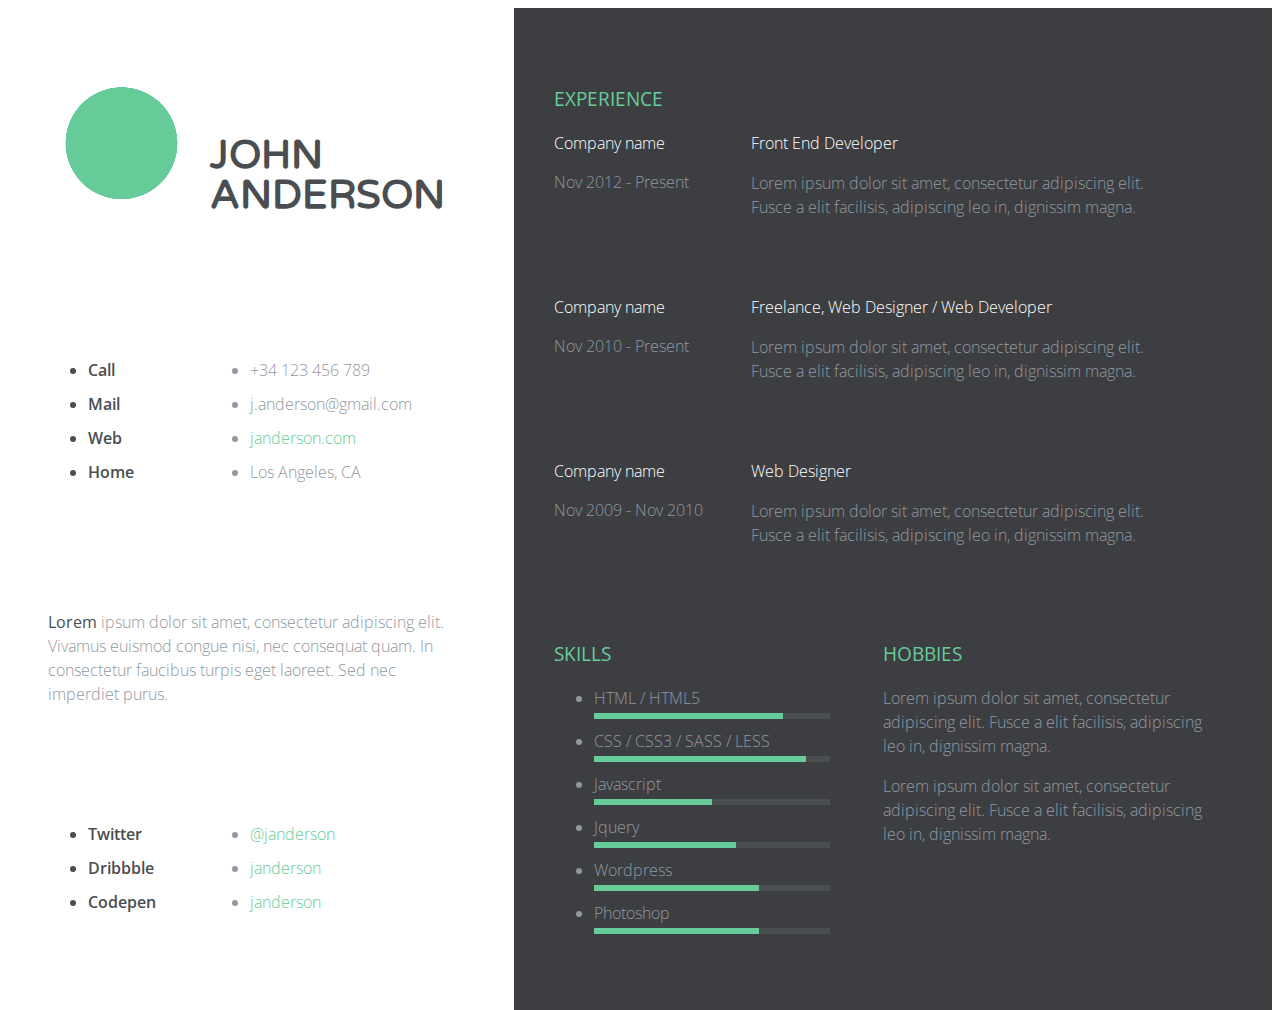
==== index.html @ 09d955cf "Create index.html" ====
<!DOCTYPE html>
<html lang="en">

<head>
    <meta charset="UTF-8">
    <meta http-equiv="X-UA-Compatible" content="IE=edge">
    <meta name="viewport" content="width=device-width, initial-scale=1.0">
    <title>Document</title>
    <style>
        @import url(https://fonts.googleapis.com/css?family=Varela+Round);
        @import url(https://fonts.googleapis.com/css?family=Open+Sans:400,300,600,700);
        *,
        *::after,
        *::before {
            box-sizing: border-box;
        }
        
        html,
        body {
            height: 100%;
        }
        
        body {
            font-family: 'Open Sans', sans-serif;
            font-size: 16px;
            line-height: 1.5em;
        }
        
        a {
            color: #6c9;
            text-decoration: none;
        }
        
        .clearfix::after,
        .clearfix::before {
            content: " ";
            display: table;
        }
        
        .clearfix::after {
            clear: both;
        }
        
        .bold {
            color: #4a4e51;
            font-weight: 400;
        }
        
        .resume-wrapper {
            position: relative;
            text-align: center;
            height: 100%;
        }
        
        .container {
            min-height: 600px;
        }
        
        .profile {
            background: #fff;
            width: 40%;
            float: left;
            color: #9099a0;
        }
        
        @media (max-width: 850px) {
            .profile {
                width: 100%;
            }
        }
        
        .profile .name-wrapper {
            float: left;
            width: 60%;
        }
        
        .profile h1 {
            font-size: 2.5em;
            text-align: left;
            font-family: 'Varela Round', sans-serif;
            color: #4a4e51;
            text-transform: uppercase;
            line-height: 1em;
            padding-top: 40px;
        }
        
        @media (max-width: 1200px) {
            .profile h1 {
                padding-top: 20px;
            }
        }
        
        @media (max-width: 450px) {
            .profile h1 {
                font-size: 1.8em;
                padding-top: 20px;
            }
        }
        
        .profile li {
            margin-bottom: 10px;
        }
        
        .profile .picture-resume-wrapper {
            width: 40%;
            display: block;
            float: left;
        }
        
        @media (max-width: 1200px) {
            .profile .picture-resume-wrapper {
                width: 100%;
            }
        }
        
        .profile .picture-resume {
            width: 220px;
            height: 220px;
            background-size: cover;
            border-radius: 50%;
            margin-right: 0px;
            display: table;
            position: relative;
            vertical-align: middle;
        }
        
        .profile .picture-resume span {
            display: table-cell;
            vertical-align: middle;
            position: relative;
            margin: 0 auto;
            z-index: 10;
            text-align: center;
        }
        
        .profile .picture-resume img {
            border-radius: 50%;
            width: 130px;
        }
        
        @media (max-width: 1500px) {
            .profile .picture-resume img {
                width: 80px;
            }
        }
        
        @media (max-width: 1200px) {
            .profile .picture-resume img {
                width: 120px;
                height: 120px;
            }
        }
        
        @media (max-width: 1500px) {
            .profile .picture-resume {
                width: 150px;
                height: 150px;
            }
        }
        
        @media (max-width: 1200px) {
            .profile .picture-resume {
                width: 200px;
                height: 200px;
            }
        }
        
        @media (max-width: 450px) {
            .profile .picture-resume {
                width: 180px;
                height: 180px;
            }
        }
        
        .profile .contact-info {
            margin-top: 100px;
            font-weight: 300;
        }
        
        @media (max-width: 1200px) {
            .profile .contact-info {
                margin-top: 70px;
            }
        }
        
        @media (max-width: 450px) {
            .profile .contact-info {
                margin-top: 50px;
            }
        }
        
        .profile .list-titles {
            float: left;
            text-align: left;
            font-weight: 600;
            width: 40%;
            color: #4a4e51;
        }
        
        .profile .list-content {
            float: left;
            width: 60%;
            text-align: left;
            font-weight: 300;
        }
        
        .profile .contact-presentation {
            text-align: left;
            font-weight: 300;
            margin-top: 100px;
            margin-bottom: 100px;
        }
        
        @media (max-width: 1200px) {
            .profile .contact-presentation {
                margin-top: 70px;
                margin-bottom: 70px;
            }
        }
        
        @media (max-width: 850px) {
            .profile .contact-presentation {
                margin-top: 50px;
                margin-bottom: 50px;
            }
        }
        
        .profile svg {
            width: 100%;
            position: absolute;
            top: 0;
            left: 0;
        }
        
        .profile .st0,
        .profile .st1 {
            fill: #6c9;
        }
        
        .experience {
            background: #3d3e42;
            width: 60%;
            float: left;
            position: relative;
            color: #9099a0;
            font-weight: 300;
            min-height: 100%;
            min-height: 100vh;
        }
        
        @media (max-width: 850px) {
            .experience {
                width: 100%;
            }
        }
        
        .experience h3.experience-title {
            color: #6c9;
            text-align: left;
            text-transform: uppercase;
            font-size: 1.2em;
            margin-bottom: 20px;
            font-weight: 400;
        }
        
        .experience .company-wrapper {
            width: 30%;
            float: left;
            text-align: left;
            padding-right: 5%;
            margin-bottom: 60px;
        }
        
        @media (max-width: 450px) {
            .experience .company-wrapper {
                width: 100%;
                margin-bottom: 20px;
            }
        }
        
        .experience .job-wrapper {
            width: 70%;
            float: left;
            text-align: left;
            padding-right: 5%;
            margin-bottom: 60px;
        }
        
        @media (max-width: 450px) {
            .experience .job-wrapper {
                width: 100%;
                margin-bottom: 40px;
            }
        }
        
        .experience .experience-title {
            color: white;
            margin-bottom: 15px;
        }
        
        .section-padding {
            padding: 60px 60px 40px 40px;
        }
        
        @media (max-width: 850px) {
            .section-padding {
                padding: 80px 15% 40px 10%;
            }
        }
        
        @media (max-width: 450px) {
            .section-padding {
                padding: 40px 10% 20px 5%;
            }
        }
        
        .section-wrapper {
            width: 50%;
            float: left;
            text-align: left;
            color: #9099a0;
            font-weight: 300;
            margin-bottom: 20px;
        }
        
        @media (max-width: 450px) {
            .section-wrapper {
                width: 100%;
            }
        }
        
        .section-wrapper:nth-child(3) {
            padding-right: 8%;
        }
        
        .section-wrapper h3.section-title {
            color: #6c9;
            text-align: left;
            text-transform: uppercase;
            font-size: 1.2em;
            margin-bottom: 20px;
            font-weight: 400;
        }
        
        .section-wrapper .skill-percentage {
            margin-bottom: 10px;
            position: relative;
        }
        
        .section-wrapper .skill-percentage::after {
            content: "";
            width: 100%;
            height: 6px;
            background: #4a4e51;
            display: block;
            margin-top: 3px;
        }
        
        .section-wrapper .skill-percentage::before {
            content: "";
            height: 6px;
            background: #6c9;
            position: absolute;
            margin-top: 3px;
            bottom: 0;
        }
        
        .section-wrapper .skill-percentage:nth-child(1)::before {
            width: 80%;
            animation: skill_1 0.6s ease;
        }
        
        .section-wrapper .skill-percentage:nth-child(2)::before {
            width: 90%;
            animation: skill_2 0.6s ease;
        }
        
        .section-wrapper .skill-percentage:nth-child(3)::before {
            width: 50%;
            animation: skill_3 0.6s ease;
        }
        
        .section-wrapper .skill-percentage:nth-child(4)::before {
            width: 60%;
            animation: skill_4 0.6s ease;
        }
        
        .section-wrapper .skill-percentage:nth-child(5)::before {
            width: 70%;
            animation: skill_5 0.6s ease;
        }
        
        .section-wrapper .skill-percentage:nth-child(6)::before {
            width: 70%;
            animation: skill_6 0.6s ease;
        }
        
        .section-wrapper .skill-percentage:nth-child(7)::before {
            width: 70%;
            animation: skill_6 0.6s ease;
        }
        
        @keyframes skill_1 {
            from {
                width: 0%;
            }
            to {
                width: 80%;
            }
        }
        
        @keyframes skill_2 {
            from {
                width: 0%;
            }
            to {
                width: 90%;
            }
        }
        
        @keyframes skill_3 {
            from {
                width: 0%;
            }
            to {
                width: 50%;
            }
        }
        
        @keyframes skill_4 {
            from {
                width: 0%;
            }
            to {
                width: 60%;
            }
        }
        
        @keyframes skill_5 {
            from {
                width: 0%;
            }
            to {
                width: 70%;
            }
        }
        
        @keyframes skill_6 {
            from {
                width: 0%;
            }
            to {
                width: 70%;
            }
        }
        
        @keyframes skill_7 {
            from {
                width: 0%;
            }
            to {
                width: 70%;
            }
        }
    </style>

    <script>
        // Some code thanks to @chrisgannon

        var select = function(s) {
            return document.querySelector(s);
        }

        function randomBetween(min, max) {
            var number = Math.floor(Math.random() * (max - min + 1) + min);

            if (number !== 0) {
                return number;
            } else {
                return 0.5;
            }
        }

        var tl = new TimelineMax();

        for (var i = 0; i < 20; i++) {

            var t = TweenMax.to(select('.bubble' + i), randomBetween(1, 1.5), {
                x: randomBetween(12, 15) * (randomBetween(-1, 1)),
                y: randomBetween(12, 15) * (randomBetween(-1, 1)),
                repeat: -1,
                repeatDelay: randomBetween(0.2, 0.5),
                yoyo: true,
                ease: Elastic.easeOut.config(1, 0.5)
            })

            tl.add(t, (i + 1) / 0.6)
        }

        tl.seek(50);
    </script>
</head>

<body>
    <meta name="viewport" content="width=device-width, initial-scale=1, maximum-scale=1">
    <div class="resume-wrapper">
        <section class="profile section-padding">
            <div class="container">
                <div class="picture-resume-wrapper">
                    <div class="picture-resume">
                        <span><img src="https://s3.amazonaws.com/uifaces/faces/twitter/jsa/128.jpg" alt="" /></span>
                        <svg version="1.1" viewBox="0 0 350 350">
      
      <defs>
        <filter id="goo">
          <feGaussianBlur in="SourceGraphic" stdDeviation="8" result="blur" />
          <feColorMatrix in="blur" mode="matrix" values="1 0 0 0 0  0 1 0 0 0  0 0 1 0 0  0 0 0 21 -9" result="cm" />
        </filter>
      </defs>
      
      
    <g filter="url(#goo)" >  
      
      <circle id="main_circle" class="st0" cx="171.5" cy="175.6" r="130"/>
      
      <circle id="circle" class="bubble0 st1" cx="171.5" cy="175.6" r="122.7"/>
      <circle id="circle" class="bubble1 st1" cx="171.5" cy="175.6" r="122.7"/>
      <circle id="circle" class="bubble2 st1" cx="171.5" cy="175.6" r="122.7"/>
      <circle id="circle" class="bubble3 st1" cx="171.5" cy="175.6" r="122.7"/>
      <circle id="circle" class="bubble4 st1" cx="171.5" cy="175.6" r="122.7"/>
      <circle id="circle" class="bubble5 st1" cx="171.5" cy="175.6" r="122.7"/>
      <circle id="circle" class="bubble6 st1" cx="171.5" cy="175.6" r="122.7"/>
      <circle id="circle" class="bubble7 st1" cx="171.5" cy="175.6" r="122.7"/>
      <circle id="circle" class="bubble8 st1" cx="171.5" cy="175.6" r="122.7"/>
      <circle id="circle" class="bubble9 st1" cx="171.5" cy="175.6" r="122.7"/>
      <circle id="circle" class="bubble10 st1" cx="171.5" cy="175.6" r="122.7"/>
    
    </g>  
    </svg>
                    </div>
                    <div class="clearfix"></div>
                </div>
                <div class="name-wrapper">
                    <h1>John <br/>Anderson</h1>
                    <!-- YOUR NAME AND LAST NAME  -->
                </div>
                <div class="clearfix"></div>
                <div class="contact-info clearfix">
                    <ul class="list-titles">
                        <li>Call</li>
                        <li>Mail</li>
                        <li>Web</li>
                        <li>Home</li>
                    </ul>
                    <ul class="list-content ">
                        <li>+34 123 456 789</li>
                        <!-- YOUR PHONE NUMBER  -->
                        <li>j.anderson@gmail.com</li>
                        <!-- YOUR EMAIL -->
                        <li><a href="#">janderson.com</a></li>
                        <!-- YOUR WEBSITE  -->
                        <li>Los Angeles, CA</li>
                        <!-- YOUR STATE AND COUNTRY  -->
                    </ul>
                </div>
                <div class="contact-presentation">
                    <!-- YOUR PRESENTATION RESUME  -->
                    <p><span class="bold">Lorem</span> ipsum dolor sit amet, consectetur adipiscing elit. Vivamus euismod congue nisi, nec consequat quam. In consectetur faucibus turpis eget laoreet. Sed nec imperdiet purus. </p>
                </div>
                <div class="contact-social clearfix">
                    <ul class="list-titles">
                        <li>Twitter</li>
                        <li>Dribbble</li>
                        <li>Codepen</li>
                    </ul>
                    <ul class="list-content">
                        <!-- REMEMBER TO PUT THE URL ON THE HREF TAG  -->
                        <li><a href="">@janderson</a></li>
                        <!-- YOUR TWITTER USER  -->
                        <li><a href="">janderson</a></li>
                        <!-- YOUR DRIBBBLE USER  -->
                        <li><a href="">janderson</a></li>
                        <!-- YOUR BEHANCE USER  -->
                    </ul>
                </div>
            </div>
        </section>

        <section class="experience section-padding">
            <div class="container">
                <h3 class="experience-title">Experience</h3>

                <div class="experience-wrapper">
                    <div class="company-wrapper clearfix">
                        <div class="experience-title">Company name</div>
                        <!-- NAME OF THE COMPANY YOUWORK WITH  -->
                        <div class="time">Nov 2012 - Present</div>
                        <!-- THE TIME YOU WORK WITH THE COMPANY  -->
                    </div>

                    <div class="job-wrapper clearfix">
                        <div class="experience-title">Front End Developer </div>
                        <!-- JOB TITLE  -->
                        <div class="company-description">
                            <p>Lorem ipsum dolor sit amet, consectetur adipiscing elit. Fusce a elit facilisis, adipiscing leo in, dignissim magna.</p>
                            <!-- JOB DESCRIPTION  -->
                        </div>
                    </div>

                    <div class="company-wrapper clearfix">
                        <div class="experience-title">Company name</div>
                        <!-- NAME OF THE COMPANY YOUWORK WITH  -->
                        <div class="time">Nov 2010 - Present</div>
                        <!-- THE TIME YOU WORK WITH THE COMPANY  -->
                    </div>

                    <div class="job-wrapper clearfix">
                        <div class="experience-title">Freelance, Web Designer / Web Developer</div>
                        <!-- JOB TITLE  -->
                        <div class="company-description">
                            <p>Lorem ipsum dolor sit amet, consectetur adipiscing elit. Fusce a elit facilisis, adipiscing leo in, dignissim magna.</p>
                            <!-- JOB DESCRIPTION  -->
                        </div>
                    </div>

                    <div class="company-wrapper clearfix">
                        <div class="experience-title">Company name</div>
                        <!-- NAME OF THE COMPANY YOUWORK WITH  -->
                        <div class="time">Nov 2009 - Nov 2010</div>
                        <!-- THE TIME YOU WORK WITH THE COMPANY  -->
                    </div>

                    <div class="job-wrapper clearfix">
                        <div class="experience-title">Web Designer </div>
                        <!-- JOB TITLE  -->
                        <div class="company-description">
                            <p>Lorem ipsum dolor sit amet, consectetur adipiscing elit. Fusce a elit facilisis, adipiscing leo in, dignissim magna.</p>
                            <!-- JOB DESCRIPTION  -->
                        </div>
                    </div>

                </div>
                <!--Skill experience-->

                <div class="section-wrapper clearfix">
                    <h3 class="section-title">Skills</h3>
                    <!-- YOUR SET OF SKILLS  -->
                    <ul>
                        <li class="skill-percentage">HTML / HTML5</li>
                        <li class="skill-percentage">CSS / CSS3 / SASS / LESS</li>
                        <li class="skill-percentage">Javascript</li>
                        <li class="skill-percentage">Jquery</li>
                        <li class="skill-percentage">Wordpress</li>
                        <li class="skill-percentage">Photoshop</li>

                    </ul>

                </div>

                <div class="section-wrapper clearfix">
                    <h3 class="section-title">Hobbies</h3>
                    <!-- DESCRIPTION OF YOUR HOBBIES -->
                    <p>Lorem ipsum dolor sit amet, consectetur adipiscing elit. Fusce a elit facilisis, adipiscing leo in, dignissim magna.</p>

                    <p>Lorem ipsum dolor sit amet, consectetur adipiscing elit. Fusce a elit facilisis, adipiscing leo in, dignissim magna.</p>
                </div>

            </div>
        </section>

        <div class="clearfix"></div>
    </div>
</body>

</html>
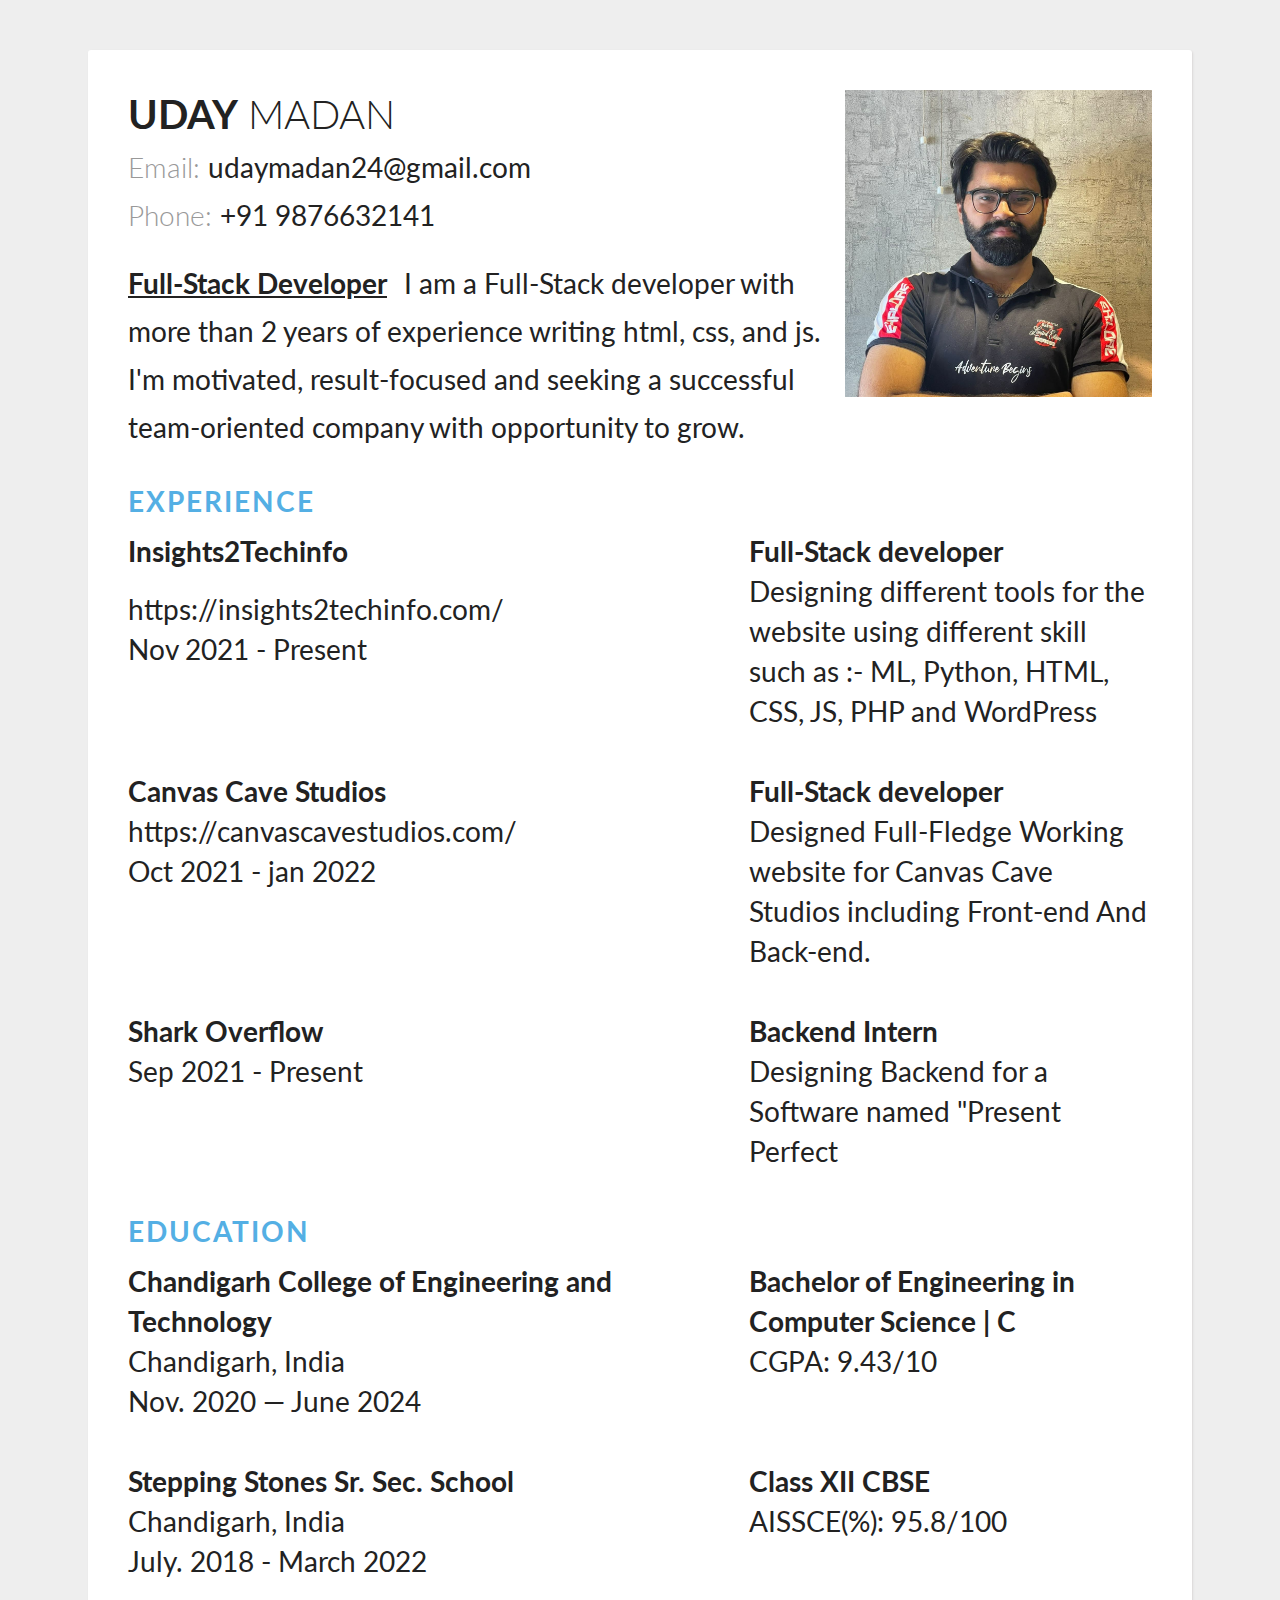
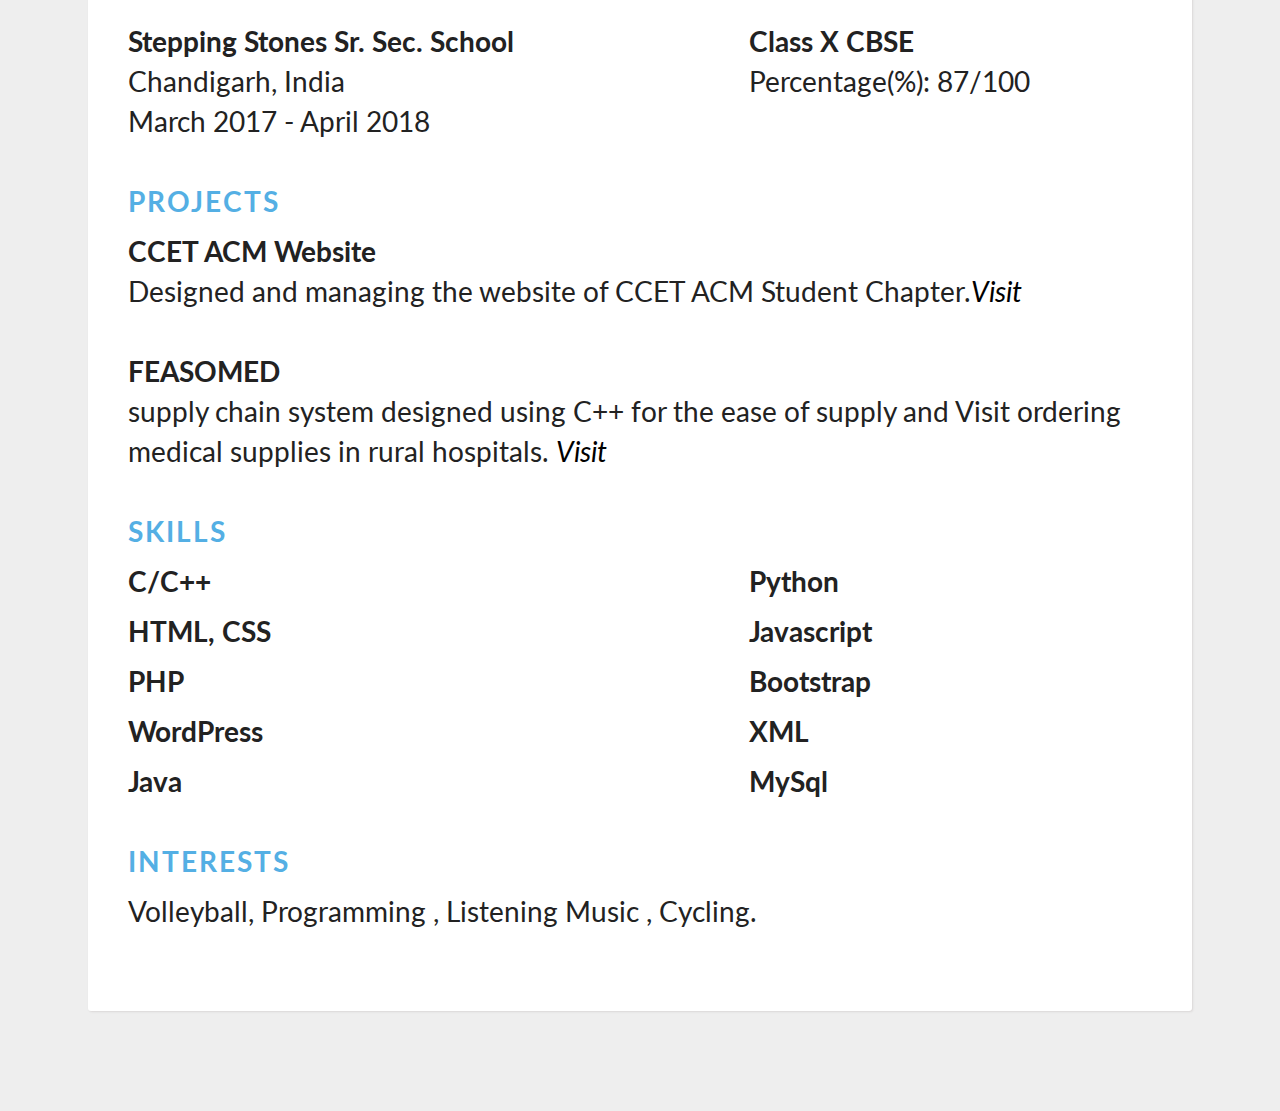
==== commit 3ff7d5b4: "Updation" ====
--- a/index.html
+++ b/index.html
@@ -5,670 +5,233 @@
     <meta charset="UTF-8">
     <meta http-equiv="X-UA-Compatible" content="IE=edge">
     <meta name="viewport" content="width=device-width, initial-scale=1.0">
-    <title>Document</title>
-    <style>
-        @import url(https://fonts.googleapis.com/css?family=Varela+Round);
-        @import url(https://fonts.googleapis.com/css?family=Open+Sans:400,300,600,700);
-        *,
-        *::after,
-        *::before {
-            box-sizing: border-box;
-        }
-        
-        html,
-        body {
-            height: 100%;
-        }
-        
-        body {
-            font-family: 'Open Sans', sans-serif;
-            font-size: 16px;
-            line-height: 1.5em;
-        }
-        
-        a {
-            color: #6c9;
-            text-decoration: none;
-        }
-        
-        .clearfix::after,
-        .clearfix::before {
-            content: " ";
-            display: table;
-        }
-        
-        .clearfix::after {
-            clear: both;
-        }
-        
-        .bold {
-            color: #4a4e51;
-            font-weight: 400;
-        }
-        
-        .resume-wrapper {
-            position: relative;
-            text-align: center;
-            height: 100%;
-        }
-        
-        .container {
-            min-height: 600px;
-        }
-        
-        .profile {
-            background: #fff;
-            width: 40%;
-            float: left;
-            color: #9099a0;
-        }
-        
-        @media (max-width: 850px) {
-            .profile {
-                width: 100%;
-            }
-        }
-        
-        .profile .name-wrapper {
-            float: left;
-            width: 60%;
-        }
-        
-        .profile h1 {
-            font-size: 2.5em;
-            text-align: left;
-            font-family: 'Varela Round', sans-serif;
-            color: #4a4e51;
-            text-transform: uppercase;
-            line-height: 1em;
-            padding-top: 40px;
-        }
-        
-        @media (max-width: 1200px) {
-            .profile h1 {
-                padding-top: 20px;
-            }
-        }
-        
-        @media (max-width: 450px) {
-            .profile h1 {
-                font-size: 1.8em;
-                padding-top: 20px;
-            }
-        }
-        
-        .profile li {
-            margin-bottom: 10px;
-        }
-        
-        .profile .picture-resume-wrapper {
-            width: 40%;
-            display: block;
-            float: left;
-        }
-        
-        @media (max-width: 1200px) {
-            .profile .picture-resume-wrapper {
-                width: 100%;
-            }
-        }
-        
-        .profile .picture-resume {
-            width: 220px;
-            height: 220px;
-            background-size: cover;
-            border-radius: 50%;
-            margin-right: 0px;
-            display: table;
-            position: relative;
-            vertical-align: middle;
-        }
-        
-        .profile .picture-resume span {
-            display: table-cell;
-            vertical-align: middle;
-            position: relative;
-            margin: 0 auto;
-            z-index: 10;
-            text-align: center;
-        }
-        
-        .profile .picture-resume img {
-            border-radius: 50%;
-            width: 130px;
-        }
-        
-        @media (max-width: 1500px) {
-            .profile .picture-resume img {
-                width: 80px;
-            }
-        }
-        
-        @media (max-width: 1200px) {
-            .profile .picture-resume img {
-                width: 120px;
-                height: 120px;
-            }
-        }
-        
-        @media (max-width: 1500px) {
-            .profile .picture-resume {
-                width: 150px;
-                height: 150px;
-            }
-        }
-        
-        @media (max-width: 1200px) {
-            .profile .picture-resume {
-                width: 200px;
-                height: 200px;
-            }
-        }
-        
-        @media (max-width: 450px) {
-            .profile .picture-resume {
-                width: 180px;
-                height: 180px;
-            }
-        }
-        
-        .profile .contact-info {
-            margin-top: 100px;
-            font-weight: 300;
-        }
-        
-        @media (max-width: 1200px) {
-            .profile .contact-info {
-                margin-top: 70px;
-            }
-        }
-        
-        @media (max-width: 450px) {
-            .profile .contact-info {
-                margin-top: 50px;
-            }
-        }
-        
-        .profile .list-titles {
-            float: left;
-            text-align: left;
-            font-weight: 600;
-            width: 40%;
-            color: #4a4e51;
-        }
-        
-        .profile .list-content {
-            float: left;
-            width: 60%;
-            text-align: left;
-            font-weight: 300;
-        }
-        
-        .profile .contact-presentation {
-            text-align: left;
-            font-weight: 300;
-            margin-top: 100px;
-            margin-bottom: 100px;
-        }
-        
-        @media (max-width: 1200px) {
-            .profile .contact-presentation {
-                margin-top: 70px;
-                margin-bottom: 70px;
-            }
-        }
-        
-        @media (max-width: 850px) {
-            .profile .contact-presentation {
-                margin-top: 50px;
-                margin-bottom: 50px;
-            }
-        }
-        
-        .profile svg {
-            width: 100%;
-            position: absolute;
-            top: 0;
-            left: 0;
-        }
-        
-        .profile .st0,
-        .profile .st1 {
-            fill: #6c9;
-        }
-        
-        .experience {
-            background: #3d3e42;
-            width: 60%;
-            float: left;
-            position: relative;
-            color: #9099a0;
-            font-weight: 300;
-            min-height: 100%;
-            min-height: 100vh;
-        }
-        
-        @media (max-width: 850px) {
-            .experience {
-                width: 100%;
-            }
-        }
-        
-        .experience h3.experience-title {
-            color: #6c9;
-            text-align: left;
-            text-transform: uppercase;
-            font-size: 1.2em;
-            margin-bottom: 20px;
-            font-weight: 400;
-        }
-        
-        .experience .company-wrapper {
-            width: 30%;
-            float: left;
-            text-align: left;
-            padding-right: 5%;
-            margin-bottom: 60px;
-        }
-        
-        @media (max-width: 450px) {
-            .experience .company-wrapper {
-                width: 100%;
-                margin-bottom: 20px;
-            }
-        }
-        
-        .experience .job-wrapper {
-            width: 70%;
-            float: left;
-            text-align: left;
-            padding-right: 5%;
-            margin-bottom: 60px;
-        }
-        
-        @media (max-width: 450px) {
-            .experience .job-wrapper {
-                width: 100%;
-                margin-bottom: 40px;
-            }
-        }
-        
-        .experience .experience-title {
-            color: white;
-            margin-bottom: 15px;
-        }
-        
-        .section-padding {
-            padding: 60px 60px 40px 40px;
-        }
-        
-        @media (max-width: 850px) {
-            .section-padding {
-                padding: 80px 15% 40px 10%;
-            }
-        }
-        
-        @media (max-width: 450px) {
-            .section-padding {
-                padding: 40px 10% 20px 5%;
-            }
-        }
-        
-        .section-wrapper {
-            width: 50%;
-            float: left;
-            text-align: left;
-            color: #9099a0;
-            font-weight: 300;
-            margin-bottom: 20px;
-        }
-        
-        @media (max-width: 450px) {
-            .section-wrapper {
-                width: 100%;
-            }
-        }
-        
-        .section-wrapper:nth-child(3) {
-            padding-right: 8%;
-        }
-        
-        .section-wrapper h3.section-title {
-            color: #6c9;
-            text-align: left;
-            text-transform: uppercase;
-            font-size: 1.2em;
-            margin-bottom: 20px;
-            font-weight: 400;
-        }
-        
-        .section-wrapper .skill-percentage {
-            margin-bottom: 10px;
-            position: relative;
-        }
-        
-        .section-wrapper .skill-percentage::after {
-            content: "";
-            width: 100%;
-            height: 6px;
-            background: #4a4e51;
-            display: block;
-            margin-top: 3px;
-        }
-        
-        .section-wrapper .skill-percentage::before {
-            content: "";
-            height: 6px;
-            background: #6c9;
-            position: absolute;
-            margin-top: 3px;
-            bottom: 0;
-        }
-        
-        .section-wrapper .skill-percentage:nth-child(1)::before {
-            width: 80%;
-            animation: skill_1 0.6s ease;
-        }
-        
-        .section-wrapper .skill-percentage:nth-child(2)::before {
-            width: 90%;
-            animation: skill_2 0.6s ease;
-        }
-        
-        .section-wrapper .skill-percentage:nth-child(3)::before {
-            width: 50%;
-            animation: skill_3 0.6s ease;
-        }
-        
-        .section-wrapper .skill-percentage:nth-child(4)::before {
-            width: 60%;
-            animation: skill_4 0.6s ease;
-        }
-        
-        .section-wrapper .skill-percentage:nth-child(5)::before {
-            width: 70%;
-            animation: skill_5 0.6s ease;
-        }
-        
-        .section-wrapper .skill-percentage:nth-child(6)::before {
-            width: 70%;
-            animation: skill_6 0.6s ease;
-        }
-        
-        .section-wrapper .skill-percentage:nth-child(7)::before {
-            width: 70%;
-            animation: skill_6 0.6s ease;
-        }
-        
-        @keyframes skill_1 {
-            from {
-                width: 0%;
-            }
-            to {
-                width: 80%;
-            }
-        }
-        
-        @keyframes skill_2 {
-            from {
-                width: 0%;
-            }
-            to {
-                width: 90%;
-            }
-        }
-        
-        @keyframes skill_3 {
-            from {
-                width: 0%;
-            }
-            to {
-                width: 50%;
-            }
-        }
-        
-        @keyframes skill_4 {
-            from {
-                width: 0%;
-            }
-            to {
-                width: 60%;
-            }
-        }
-        
-        @keyframes skill_5 {
-            from {
-                width: 0%;
-            }
-            to {
-                width: 70%;
-            }
-        }
-        
-        @keyframes skill_6 {
-            from {
-                width: 0%;
-            }
-            to {
-                width: 70%;
-            }
-        }
-        
-        @keyframes skill_7 {
-            from {
-                width: 0%;
-            }
-            to {
-                width: 70%;
-            }
-        }
-    </style>
-
-    <script>
-        // Some code thanks to @chrisgannon
-
-        var select = function(s) {
-            return document.querySelector(s);
-        }
-
-        function randomBetween(min, max) {
-            var number = Math.floor(Math.random() * (max - min + 1) + min);
-
-            if (number !== 0) {
-                return number;
-            } else {
-                return 0.5;
-            }
-        }
-
-        var tl = new TimelineMax();
-
-        for (var i = 0; i < 20; i++) {
-
-            var t = TweenMax.to(select('.bubble' + i), randomBetween(1, 1.5), {
-                x: randomBetween(12, 15) * (randomBetween(-1, 1)),
-                y: randomBetween(12, 15) * (randomBetween(-1, 1)),
-                repeat: -1,
-                repeatDelay: randomBetween(0.2, 0.5),
-                yoyo: true,
-                ease: Elastic.easeOut.config(1, 0.5)
-            })
-
-            tl.add(t, (i + 1) / 0.6)
-        }
-
-        tl.seek(50);
-    </script>
+    <title>Uday Madan</title>
+    <link rel="stylesheet" href="style.css">
 </head>
 
 <body>
-    <meta name="viewport" content="width=device-width, initial-scale=1, maximum-scale=1">
-    <div class="resume-wrapper">
-        <section class="profile section-padding">
-            <div class="container">
-                <div class="picture-resume-wrapper">
-                    <div class="picture-resume">
-                        <span><img src="https://s3.amazonaws.com/uifaces/faces/twitter/jsa/128.jpg" alt="" /></span>
-                        <svg version="1.1" viewBox="0 0 350 350">
-      
-      <defs>
-        <filter id="goo">
-          <feGaussianBlur in="SourceGraphic" stdDeviation="8" result="blur" />
-          <feColorMatrix in="blur" mode="matrix" values="1 0 0 0 0  0 1 0 0 0  0 0 1 0 0  0 0 0 21 -9" result="cm" />
-        </filter>
-      </defs>
-      
-      
-    <g filter="url(#goo)" >  
-      
-      <circle id="main_circle" class="st0" cx="171.5" cy="175.6" r="130"/>
-      
-      <circle id="circle" class="bubble0 st1" cx="171.5" cy="175.6" r="122.7"/>
-      <circle id="circle" class="bubble1 st1" cx="171.5" cy="175.6" r="122.7"/>
-      <circle id="circle" class="bubble2 st1" cx="171.5" cy="175.6" r="122.7"/>
-      <circle id="circle" class="bubble3 st1" cx="171.5" cy="175.6" r="122.7"/>
-      <circle id="circle" class="bubble4 st1" cx="171.5" cy="175.6" r="122.7"/>
-      <circle id="circle" class="bubble5 st1" cx="171.5" cy="175.6" r="122.7"/>
-      <circle id="circle" class="bubble6 st1" cx="171.5" cy="175.6" r="122.7"/>
-      <circle id="circle" class="bubble7 st1" cx="171.5" cy="175.6" r="122.7"/>
-      <circle id="circle" class="bubble8 st1" cx="171.5" cy="175.6" r="122.7"/>
-      <circle id="circle" class="bubble9 st1" cx="171.5" cy="175.6" r="122.7"/>
-      <circle id="circle" class="bubble10 st1" cx="171.5" cy="175.6" r="122.7"/>
-    
-    </g>  
-    </svg>
-                    </div>
-                    <div class="clearfix"></div>
-                </div>
-                <div class="name-wrapper">
-                    <h1>John <br/>Anderson</h1>
-                    <!-- YOUR NAME AND LAST NAME  -->
-                </div>
-                <div class="clearfix"></div>
-                <div class="contact-info clearfix">
-                    <ul class="list-titles">
-                        <li>Call</li>
-                        <li>Mail</li>
-                        <li>Web</li>
-                        <li>Home</li>
-                    </ul>
-                    <ul class="list-content ">
-                        <li>+34 123 456 789</li>
-                        <!-- YOUR PHONE NUMBER  -->
-                        <li>j.anderson@gmail.com</li>
-                        <!-- YOUR EMAIL -->
-                        <li><a href="#">janderson.com</a></li>
-                        <!-- YOUR WEBSITE  -->
-                        <li>Los Angeles, CA</li>
-                        <!-- YOUR STATE AND COUNTRY  -->
-                    </ul>
-                </div>
-                <div class="contact-presentation">
-                    <!-- YOUR PRESENTATION RESUME  -->
-                    <p><span class="bold">Lorem</span> ipsum dolor sit amet, consectetur adipiscing elit. Vivamus euismod congue nisi, nec consequat quam. In consectetur faucibus turpis eget laoreet. Sed nec imperdiet purus. </p>
-                </div>
-                <div class="contact-social clearfix">
-                    <ul class="list-titles">
-                        <li>Twitter</li>
-                        <li>Dribbble</li>
-                        <li>Codepen</li>
-                    </ul>
-                    <ul class="list-content">
-                        <!-- REMEMBER TO PUT THE URL ON THE HREF TAG  -->
-                        <li><a href="">@janderson</a></li>
-                        <!-- YOUR TWITTER USER  -->
-                        <li><a href="">janderson</a></li>
-                        <!-- YOUR DRIBBBLE USER  -->
-                        <li><a href="">janderson</a></li>
-                        <!-- YOUR BEHANCE USER  -->
-                    </ul>
-                </div>
-            </div>
-        </section>
-
-        <section class="experience section-padding">
-            <div class="container">
-                <h3 class="experience-title">Experience</h3>
-
-                <div class="experience-wrapper">
-                    <div class="company-wrapper clearfix">
-                        <div class="experience-title">Company name</div>
-                        <!-- NAME OF THE COMPANY YOUWORK WITH  -->
-                        <div class="time">Nov 2012 - Present</div>
-                        <!-- THE TIME YOU WORK WITH THE COMPANY  -->
-                    </div>
-
-                    <div class="job-wrapper clearfix">
-                        <div class="experience-title">Front End Developer </div>
-                        <!-- JOB TITLE  -->
-                        <div class="company-description">
-                            <p>Lorem ipsum dolor sit amet, consectetur adipiscing elit. Fusce a elit facilisis, adipiscing leo in, dignissim magna.</p>
-                            <!-- JOB DESCRIPTION  -->
-                        </div>
-                    </div>
-
-                    <div class="company-wrapper clearfix">
-                        <div class="experience-title">Company name</div>
-                        <!-- NAME OF THE COMPANY YOUWORK WITH  -->
-                        <div class="time">Nov 2010 - Present</div>
-                        <!-- THE TIME YOU WORK WITH THE COMPANY  -->
-                    </div>
-
-                    <div class="job-wrapper clearfix">
-                        <div class="experience-title">Freelance, Web Designer / Web Developer</div>
-                        <!-- JOB TITLE  -->
-                        <div class="company-description">
-                            <p>Lorem ipsum dolor sit amet, consectetur adipiscing elit. Fusce a elit facilisis, adipiscing leo in, dignissim magna.</p>
-                            <!-- JOB DESCRIPTION  -->
-                        </div>
-                    </div>
-
-                    <div class="company-wrapper clearfix">
-                        <div class="experience-title">Company name</div>
-                        <!-- NAME OF THE COMPANY YOUWORK WITH  -->
-                        <div class="time">Nov 2009 - Nov 2010</div>
-                        <!-- THE TIME YOU WORK WITH THE COMPANY  -->
-                    </div>
-
-                    <div class="job-wrapper clearfix">
-                        <div class="experience-title">Web Designer </div>
-                        <!-- JOB TITLE  -->
-                        <div class="company-description">
-                            <p>Lorem ipsum dolor sit amet, consectetur adipiscing elit. Fusce a elit facilisis, adipiscing leo in, dignissim magna.</p>
-                            <!-- JOB DESCRIPTION  -->
-                        </div>
-                    </div>
-
-                </div>
-                <!--Skill experience-->
-
-                <div class="section-wrapper clearfix">
-                    <h3 class="section-title">Skills</h3>
-                    <!-- YOUR SET OF SKILLS  -->
-                    <ul>
-                        <li class="skill-percentage">HTML / HTML5</li>
-                        <li class="skill-percentage">CSS / CSS3 / SASS / LESS</li>
-                        <li class="skill-percentage">Javascript</li>
-                        <li class="skill-percentage">Jquery</li>
-                        <li class="skill-percentage">Wordpress</li>
-                        <li class="skill-percentage">Photoshop</li>
-
-                    </ul>
-
-                </div>
-
-                <div class="section-wrapper clearfix">
-                    <h3 class="section-title">Hobbies</h3>
-                    <!-- DESCRIPTION OF YOUR HOBBIES -->
-                    <p>Lorem ipsum dolor sit amet, consectetur adipiscing elit. Fusce a elit facilisis, adipiscing leo in, dignissim magna.</p>
-
-                    <p>Lorem ipsum dolor sit amet, consectetur adipiscing elit. Fusce a elit facilisis, adipiscing leo in, dignissim magna.</p>
-                </div>
-
-            </div>
-        </section>
-
-        <div class="clearfix"></div>
+    <link href='https://fonts.googleapis.com/css?family=Lato:400,300,700' rel='stylesheet' type='text/css'>
+
+    <div class="container">
+        <img style="width: 30%; float: right;" src="uday.jpg" alt="">
+        <div class="header">
+            <div class="full-name">
+                <span class="first-name">Uday</span>
+                <span class="last-name">Madan</span>
+            </div>
+            <div class="contact-info">
+                <span class="email">Email: </span>
+                <span class="email-val">udaymadan24@gmail.com</span>
+                <!-- <span class="separator"></span> -->
+                <br>
+                <span class="phone">Phone: </span>
+                <span class="phone-val">+91 9876632141</span>
+            </div>
+
+
+            <div class="about">
+                <span class="position">Full-Stack Developer </span>
+                <span class="desc">
+            I am a Full-Stack developer with more than 2 years of experience writing html, css, and js. I'm motivated, result-focused and seeking a successful team-oriented company with opportunity to grow. 
+          </span>
+            </div>
+        </div>
+        <div class="details">
+            <div class="section">
+                <div class="section__title">Experience</div>
+                <div class="section__list">
+                    <div class="section__list-item">
+                        <div class="left">
+                            <div style="margin-bottom: 3%;" class="name">Insights2Techinfo</div>
+                            <div class="addr">https://insights2techinfo.com/</div>
+                            <div class="duration">Nov 2021 - Present</div>
+                        </div>
+                        <div class="right">
+                            <div class="name">Full-Stack developer</div>
+                            <div class="desc">Designing different tools for the website using different skill such as :- ML, Python, HTML, CSS, JS, PHP and WordPress</div>
+                        </div>
+                    </div>
+                    <div class="section__list-item">
+                        <div class="left">
+                            <div class="name">Canvas Cave Studios</div>
+                            <div class="addr">https://canvascavestudios.com/</div>
+                            <div class="duration">Oct 2021 - jan 2022</div>
+                        </div>
+                        <div class="right">
+                            <div class="name">Full-Stack developer</div>
+                            <div class="desc">Designed Full-Fledge Working website for Canvas Cave Studios including Front-end And Back-end.</div>
+                        </div>
+                    </div>
+                    <div class="section__list-item">
+                        <div class="left">
+                            <div class="name">Shark Overflow</div>
+                            <!-- <div class="addr">https://canvascavestudios.com/</div> -->
+                            <div class="duration">Sep 2021 - Present</div>
+                        </div>
+                        <div class="right">
+                            <div class="name">Backend Intern</div>
+                            <div class="desc">Designing Backend for a Software named "Present Perfect</div>
+                        </div>
+                    </div>
+
+                </div>
+            </div>
+            <div class="section">
+                <div class="section__title">Education</div>
+                <div class="section__list">
+                    <div class="section__list-item">
+                        <div class="left">
+                            <div class="name">Chandigarh College of Engineering and Technology </div>
+                            <div class="addr">Chandigarh, India</div>
+                            <div class="duration">Nov. 2020 — June 2024</div>
+                        </div>
+                        <div class="right">
+                            <div class="name">Bachelor of Engineering in Computer Science | C</div>
+                            <div class="desc">CGPA: 9.43/10</div>
+                        </div>
+                    </div>
+                    <div class="section__list-item">
+                        <div class="left">
+                            <div class="name">Stepping Stones Sr. Sec. School</div>
+                            <div class="addr">Chandigarh, India</div>
+                            <div class="duration">July. 2018 - March 2022</div>
+                        </div>
+                        <div class="right">
+                            <div class="name">Class XII CBSE</div>
+                            <div class="desc">AISSCE(%): 95.8/100 </div>
+                        </div>
+                    </div>
+                    <div class="section__list-item">
+                        <div class="left">
+                            <div class="name">Stepping Stones Sr. Sec. School</div>
+                            <div class="addr">Chandigarh, India</div>
+                            <div class="duration">March 2017 - April 2018</div>
+                        </div>
+                        <div class="right">
+                            <div class="name">Class X CBSE</div>
+                            <div class="desc">Percentage(%): 87/100 </div>
+                        </div>
+                    </div>
+
+                </div>
+
+            </div>
+            <div class="section">
+                <div class="section__title">Projects</div>
+                <div class="section__list">
+                    <div class="section__list-item">
+                        <div class="name">CCET ACM Website</div>
+                        <div class="text">Designed and managing the website of CCET ACM Student Chapter.<a href="https://ccet.acm.org/">Visit</a>
+                        </div>
+                    </div>
+
+                    <div class="section__list-item">
+                        <div class="name">FEASOMED</div>
+                        <div class="text"> supply chain system designed using C++ for the ease of supply and Visit ordering medical supplies in rural hospitals. <a href="https://github.com/UMwarrior/FEASOMED">Visit</a>
+                        </div>
+                    </div>
+                </div>
+            </div>
+            <div class="section">
+                <div class="section__title">Skills</div>
+                <div class="skills">
+                    <div class="skills__item">
+                        <div class="left">
+                            <div class="name">
+                                C/C++
+                            </div>
+                        </div>
+                        <div class="right">
+                            <div class="name">
+                                Python
+                            </div>
+                        </div>
+                    </div>
+                    <div class="skills__item">
+                        <div class="left">
+                            <div class="name">
+                                HTML, CSS
+                            </div>
+                        </div>
+                        <div class="right">
+                            <div class="name">
+                                Javascript
+                            </div>
+                        </div>
+                    </div>
+                    <div class="skills__item">
+                        <div class="left">
+                            <div class="name">
+                                PHP
+                            </div>
+                        </div>
+                        <div class="right">
+                            <div class="name">
+                                Bootstrap
+                            </div>
+                        </div>
+                    </div>
+                    <div class="skills__item">
+                        <div class="left">
+                            <div class="name">
+                                WordPress
+                            </div>
+                        </div>
+                        <div class="right">
+                            <div class="name">
+                                XML
+                            </div>
+                        </div>
+                    </div>
+                    <div class="skills__item">
+                        <div class="left">
+                            <div class="name">
+                                Java
+                            </div>
+                        </div>
+                        <div class="right">
+                            <div class="name">
+                                MySql
+                            </div>
+                        </div>
+                    </div>
+                </div>
+                <!-- <div class="skills__item">
+                    <div class="left">
+                        <div class="name">
+                            CSS</div>
+                    </div>
+                    <div class="right">
+                        <input id="ck1" type="checkbox" checked/>
+
+                        <label for="ck1"></label>
+                        <input id="ck2" type="checkbox" checked/>
+
+                        <label for="ck2"></label>
+                        <input id="ck3" type="checkbox" />
+
+                        <label for="ck3"></label>
+                        <input id="ck4" type="checkbox" />
+                        <label for="ck4"></label>
+                        <input id="ck5" type="checkbox" />
+                        <label for="ck5"></label>
+
+                    </div>
+                </div> -->
+
+            </div>
+            <div class="section">
+                <div class="section__title">
+                    Interests
+                </div>
+                <div class="section__list">
+                    <div class="section__list-item">
+                        Volleyball, Programming , Listening Music , Cycling.
+                    </div>
+                </div>
+            </div>
+        </div>
+    </div>
     </div>
 </body>
 
--- a/style.css
+++ b/style.css
@@ -0,0 +1,176 @@
+* {
+    margin: 0;
+    padding: 0;
+    /* box-sizing: border-box; */
+}
+
+html {
+    height: 100%;
+}
+
+body {
+    min-height: 100%;
+    background: #eee;
+    font-family: 'Lato', sans-serif;
+    font-weight: 400;
+    color: #222;
+    font-size: 1.75rem;
+    line-height: 3rem;
+    padding-bottom: 100px;
+}
+
+.container {
+    max-width: 80%;
+    background: #fff;
+    margin: 0px auto 0px;
+    box-shadow: 1px 1px 2px #dad7d7;
+    border-radius: 3px;
+    padding: 40px;
+    margin-top: 50px;
+}
+
+.header {
+    margin-bottom: 30px;
+}
+
+.header .full-name {
+    font-size: 40px;
+    text-transform: uppercase;
+    margin-bottom: 5px;
+}
+
+.header .first-name {
+    font-weight: 700;
+}
+
+.header .last-name {
+    font-weight: 300;
+}
+
+.header .contact-info {
+    margin-bottom: 20px;
+}
+
+.header .email,
+.header .phone {
+    color: #999;
+    font-weight: 300;
+}
+
+.header .separator {
+    height: 10px;
+    display: inline-block;
+    border-left: 2px solid #999;
+    margin: 0px 10px;
+}
+
+.header .position {
+    font-weight: bold;
+    display: inline-block;
+    margin-right: 10px;
+    text-decoration: underline;
+}
+
+.details {
+    line-height: 40px;
+}
+
+.details .section {
+    margin-bottom: 40px;
+}
+
+.details .section:last-of-type {
+    margin-bottom: 0px;
+}
+
+.details .section__title {
+    letter-spacing: 2px;
+    color: #54afe4;
+    font-weight: bold;
+    margin-bottom: 10px;
+    text-transform: uppercase;
+}
+
+.details .section__list-item {
+    margin-bottom: 40px;
+}
+
+.details .section__list-item:last-of-type {
+    margin-bottom: 40px;
+}
+
+.details .left,
+.details .right {
+    vertical-align: top;
+    display: inline-block;
+}
+
+.details .left {
+    width: 60%;
+}
+
+.details .right {
+    tex-align: right;
+    width: 39%;
+}
+
+.details .name {
+    font-weight: bold;
+}
+
+.details a {
+    text-decoration: none;
+    color: #000;
+    font-style: italic;
+}
+
+.details a:hover {
+    text-decoration: underline;
+    color: #000;
+}
+
+.details .skills__item {
+    margin-bottom: 10px;
+}
+
+.details .skills__item .right input {
+    display: none;
+}
+
+.details .skills__item .right label {
+    display: inline-block;
+    width: 20px;
+    height: 20px;
+    background: #c3def3;
+    border-radius: 20px;
+    margin-right: 3px;
+}
+
+.details .skills__item .right input:checked+label {
+    background: #79a9ce;
+}
+
+@media screen and (max-width: 700px) {
+    body {
+        font-size: 0.6rem;
+        line-height: 1rem;
+        box-sizing: none;
+    }
+    .details {
+        line-height: 0.7rem;
+    }
+    .details .section {
+        margin-bottom: 1rem;
+    }
+    .container {
+        padding: 1rem;
+    }
+    .first-name {
+        font-size: 1.5rem;
+        line-height: 2rem;
+    }
+    .last-name {
+        font-size: 1.5rem;
+        line-height: 2rem;
+    }
+}